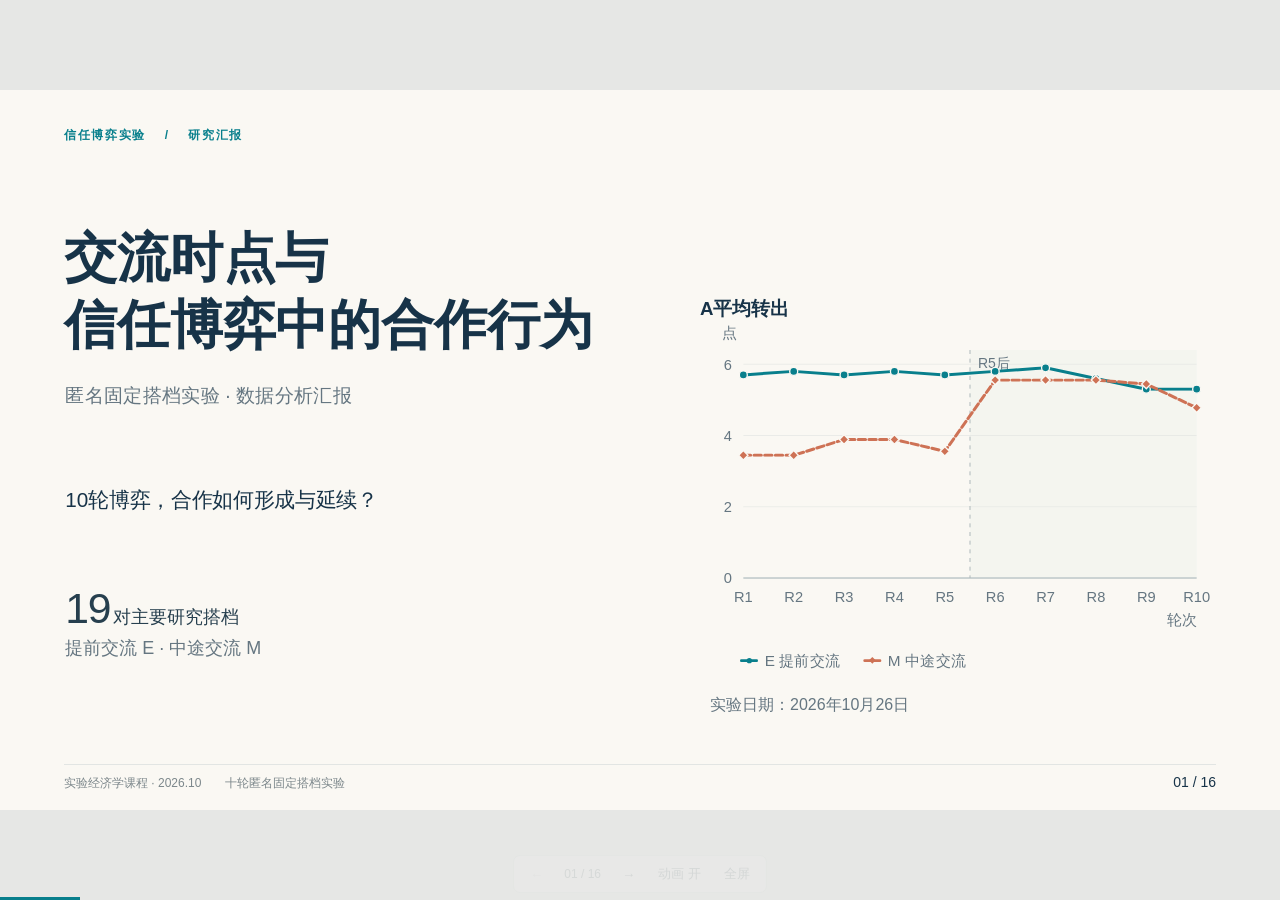
==== index.html @ 46f56bd9 "Add offline trust-game analysis presentation" ====
<!doctype html>
<html lang="zh-CN">
<head>
  <meta charset="utf-8">
  <meta name="viewport" content="width=device-width, initial-scale=1">
  <meta name="color-scheme" content="light">
  <title>交流时点与信任博弈中的合作行为</title>
  <link rel="stylesheet" href="assets/style.css">
</head>
<body>
  <main id="viewport" aria-label="16页信任博弈研究汇报">
    <div id="stage"></div>
  </main>
  <nav id="controls" aria-label="演示控制">
    <button id="previous" aria-label="上一页" title="上一页（←）">←</button>
    <span id="counter">01 / 16</span>
    <button id="next" aria-label="下一页" title="下一页（→ / 空格）">→</button>
    <button id="motion" title="关闭或开启动画（A）；关闭时立即显示完整图表">动画 开</button>
    <button id="fullscreen" title="全屏（F）">全屏</button>
  </nav>
  <div id="progress" aria-hidden="true"></div>
  <div id="tooltip" role="tooltip"></div>
  <div id="announcer" class="sr-only" aria-live="polite"></div>
  <script src="assets/data.js"></script>
  <script src="assets/slides.js"></script>
</body>
</html>
---- assets/style.css ----
:root{--paper:#faf8f3;--navy:#173348;--ink:#263f4e;--muted:#657681;--grid:#e2e5e3;--E:#087f8c;--M:#ce7255;--rule:#bec9ca;--scale:1}
*{box-sizing:border-box}html,body{margin:0;width:100%;height:100%;overflow:hidden}body{background:#e6e7e5;color:var(--ink);font-family:"PingFang SC","Microsoft YaHei","Noto Sans CJK SC",sans-serif;-webkit-font-smoothing:antialiased;font-variant-numeric:tabular-nums}
#viewport{position:fixed;inset:0;overflow:hidden;display:flex;align-items:center;justify-content:center}#stage{position:absolute;width:1920px;height:1080px;transform:scale(var(--scale));transform-origin:center;background:var(--paper);overflow:hidden}
.slide{position:absolute;inset:0;background:var(--paper);display:none;overflow:hidden}.slide.active{display:block}.slide .fade{opacity:1}.slide.active .fade{animation:fade-in .35s ease-out both}
.eyebrow{position:absolute;left:96px;top:54px;line-height:26px;font-size:18px;letter-spacing:2.5px;font-weight:600;color:var(--E)}h1,h2,h3,p{margin:0}h1{position:absolute;left:96px;top:111px;width:1728px;color:var(--navy);font-family:"Songti SC","STSong","Noto Serif CJK SC",serif;font-size:54px;font-weight:700;line-height:1.2;letter-spacing:.3px}.subtitle{position:absolute;left:98px;top:193px;max-width:1710px;line-height:1.55;font-size:25px;color:var(--muted)}.footer{position:absolute;left:96px;right:96px;top:1011px;display:flex;align-items:center;justify-content:space-between;font-size:18px;line-height:28px;color:#7c878b;border-top:1px solid #d7dddb;padding-top:13px}.footer .no{font-size:21px;color:var(--navy);min-width:70px;text-align:right}.note{position:absolute;left:98px;right:98px;top:917px;line-height:1.55;font-size:24px;color:var(--muted)}.note strong{font-weight:600;color:var(--navy)}.note.small{font-size:22px}.at{position:absolute}.figure svg{width:100%;height:100%;overflow:visible;display:block}.figure-title{font-size:29px;font-weight:600;color:var(--navy);line-height:1.45}.body{font-size:27px;line-height:1.7}.muted{color:var(--muted)}.ink{color:var(--navy)}.E{color:var(--E)}.M{color:var(--M)}.num{font-family:"Avenir Next","Helvetica Neue",Arial,sans-serif;font-weight:500;letter-spacing:-2px;line-height:1.05}.big{font-size:104px}.mid{font-size:64px}.smallcap{font-size:20px;letter-spacing:1px}.rule{height:1px;background:var(--rule)}.v-rule{width:1px;background:var(--rule)}
.legend{display:flex;gap:34px;align-items:center;font-size:23px;color:var(--muted);line-height:28px}.legend>span{display:flex;gap:10px;align-items:center}.legend i{display:inline-block;width:27px;height:4px;border-radius:2px;background:var(--E)}.legend i.m{background:var(--M)}.legend i.m:after{content:"";display:block;width:7px;height:7px;background:var(--M);transform:rotate(45deg);position:relative;top:-2px;left:10px}.legend i.e:after{content:"";display:block;width:8px;height:8px;background:var(--E);border-radius:50%;position:relative;top:-2px;left:10px}
.takeaway{font-size:31px;line-height:1.6;font-weight:500;color:var(--navy)}.math{font-family:"STIX Two Math","Cambria Math","Times New Roman",serif;font-size:39px;color:var(--navy)}.quiet-list{display:flex;flex-direction:column;gap:29px}.quiet-list .item{padding-top:19px;border-top:1px solid var(--rule)}.quiet-list h3{font-size:29px;margin-bottom:9px;color:var(--navy)}.quiet-list p{font-size:25px;line-height:1.65;color:var(--muted)}
.cover h1{font-size:79px;line-height:1.28;top:202px;width:950px}.cover .subtitle{top:436px;width:900px;font-size:29px}.cover .cover-kicker{font-size:22px;letter-spacing:2px;color:var(--E);position:absolute;left:98px;top:590px}.cover .cover-bottom{position:absolute;left:98px;top:760px;font-size:27px;line-height:1.8;color:var(--muted)}.cover .research-label{font-size:24px;line-height:1.7;color:var(--muted)}
svg{font-family:"PingFang SC","Microsoft YaHei","Noto Sans CJK SC",sans-serif;shape-rendering:geometricPrecision}svg text{fill:var(--muted);font-size:23px}svg .chart-title{font-size:28px;font-weight:600;fill:var(--navy)}svg .axis-label{font-size:23px;fill:var(--muted)}svg .tick{font-size:22px;fill:var(--muted)}svg .metric{font-size:26px;font-weight:600;fill:var(--navy)}svg .axis{stroke:#a6b4b8;stroke-width:1.5}svg .grid{stroke:var(--grid);stroke-width:1}svg .boundary{stroke:#aeb9bb;stroke-width:1.5;stroke-dasharray:6 7}svg .plot-line{fill:none;stroke-width:4.5;stroke-linecap:round;stroke-linejoin:round}svg .thin{stroke-width:2.5}svg .points{stroke:var(--paper);stroke-width:2}svg .dot{cursor:help}svg .chart-note{font-size:21px}svg .data-label{font-size:24px;font-weight:500}svg .heat-label{font-size:23px;fill:var(--ink)}svg .heat-cell{cursor:help}svg .heat-group{font-size:22px;font-weight:600}svg .panel-label{font-size:28px;fill:var(--navy);font-weight:600}
.slide.active .line-reveal{animation:line-reveal 1050ms linear both;transform-box:fill-box;transform-origin:left center}.slide.active .round-point{animation:appear 160ms ease-out both;animation-delay:var(--delay)}.slide.active .heat-column{animation:appear 180ms linear both;animation-delay:var(--delay)}
@keyframes line-reveal{from{clip-path:inset(0 100% 0 0)}to{clip-path:inset(0 0 0 0)}}@keyframes appear{from{opacity:0}to{opacity:1}}@keyframes fade-in{from{opacity:0}to{opacity:1}}
body.no-motion .slide.active *{animation:none!important;transition:none!important;opacity:1}body.no-motion .line-reveal{clip-path:none!important}@media(prefers-reduced-motion:reduce){body:not(.motion-override) .slide.active *{animation:none!important;transition:none!important;opacity:1}body:not(.motion-override) .line-reveal{clip-path:none!important}}
#controls{position:fixed;bottom:7px;left:50%;transform:translateX(-50%);display:flex;gap:3px;align-items:center;z-index:10;background:rgba(250,248,243,.93);border:1px solid #d4dcd9;border-radius:7px;padding:3px 6px;font-size:12px;color:#61717b;opacity:.12;transition:opacity .18s}#controls:hover,#controls:focus-within,body.controls-visible #controls{opacity:1}#controls button{font-family:inherit;cursor:pointer;border:0;background:transparent;color:#536673;padding:6px 10px;border-radius:4px;white-space:nowrap}#controls button:hover,#controls button:focus-visible{background:#e4edeb;outline:2px solid var(--E)}#controls button[disabled]{opacity:.25;cursor:default}#counter{padding:0 8px;font-variant-numeric:tabular-nums}#progress{position:fixed;left:0;bottom:0;height:3px;background:var(--E);z-index:9;transition:width .2s}#tooltip{position:fixed;display:none;pointer-events:none;z-index:20;max-width:360px;font-size:16px;line-height:1.5;padding:10px 14px;background:#173348;color:#fff;border-radius:4px;box-shadow:0 4px 16px #0002;white-space:pre-line}.sr-only{position:absolute;clip:rect(0,0,0,0);width:1px;height:1px;overflow:hidden}.capture #controls,.capture #progress{display:none}.split-number{display:flex;align-items:baseline;gap:18px}.caps{font-size:20px;letter-spacing:1px;color:var(--muted)}
@media print{html,body{height:auto;overflow:visible;background:white}#viewport,#stage{position:static;display:block;transform:none;height:auto;overflow:visible}#stage{width:1920px}.slide{position:relative;display:block;width:1920px;height:1080px;break-after:page}#controls,#progress{display:none}.slide *{animation:none!important;opacity:1!important}.line-reveal{clip-path:none!important}@page{size:20in 11.25in;margin:0}}
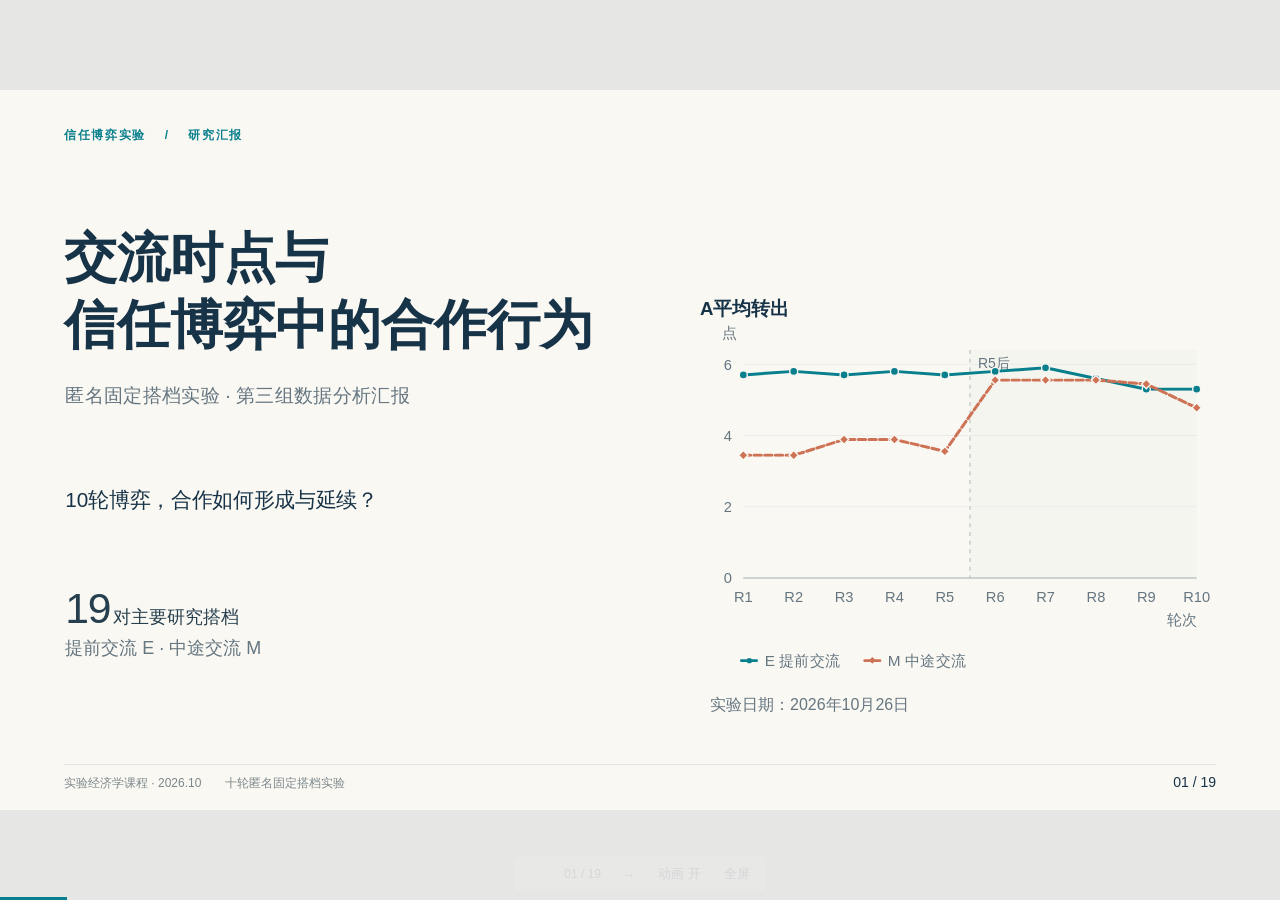
==== commit 1060f67d: "Update presentation to v3 with visible tables and 19 refreshed screenshots" ====
--- a/index.html
+++ b/index.html
@@ -8,12 +8,12 @@
   <link rel="stylesheet" href="assets/style.css">
 </head>
 <body>
-  <main id="viewport" aria-label="16页信任博弈研究汇报">
+  <main id="viewport" aria-label="19页信任博弈研究汇报">
     <div id="stage"></div>
   </main>
   <nav id="controls" aria-label="演示控制">
     <button id="previous" aria-label="上一页" title="上一页（←）">←</button>
-    <span id="counter">01 / 16</span>
+    <span id="counter">01 / 19</span>
     <button id="next" aria-label="下一页" title="下一页（→ / 空格）">→</button>
     <button id="motion" title="关闭或开启动画（A）；关闭时立即显示完整图表">动画 开</button>
     <button id="fullscreen" title="全屏（F）">全屏</button>
@@ -23,5 +23,6 @@
   <div id="announcer" class="sr-only" aria-live="polite"></div>
   <script src="assets/data.js"></script>
   <script src="assets/slides.js"></script>
+  <script src="assets/details.js"></script>
 </body>
 </html>
--- a/assets/style.css
+++ b/assets/style.css
@@ -12,3 +12,9 @@
 body.no-motion .slide.active *{animation:none!important;transition:none!important;opacity:1}body.no-motion .line-reveal{clip-path:none!important}@media(prefers-reduced-motion:reduce){body:not(.motion-override) .slide.active *{animation:none!important;transition:none!important;opacity:1}body:not(.motion-override) .line-reveal{clip-path:none!important}}
 #controls{position:fixed;bottom:7px;left:50%;transform:translateX(-50%);display:flex;gap:3px;align-items:center;z-index:10;background:rgba(250,248,243,.93);border:1px solid #d4dcd9;border-radius:7px;padding:3px 6px;font-size:12px;color:#61717b;opacity:.12;transition:opacity .18s}#controls:hover,#controls:focus-within,body.controls-visible #controls{opacity:1}#controls button{font-family:inherit;cursor:pointer;border:0;background:transparent;color:#536673;padding:6px 10px;border-radius:4px;white-space:nowrap}#controls button:hover,#controls button:focus-visible{background:#e4edeb;outline:2px solid var(--E)}#controls button[disabled]{opacity:.25;cursor:default}#counter{padding:0 8px;font-variant-numeric:tabular-nums}#progress{position:fixed;left:0;bottom:0;height:3px;background:var(--E);z-index:9;transition:width .2s}#tooltip{position:fixed;display:none;pointer-events:none;z-index:20;max-width:360px;font-size:16px;line-height:1.5;padding:10px 14px;background:#173348;color:#fff;border-radius:4px;box-shadow:0 4px 16px #0002;white-space:pre-line}.sr-only{position:absolute;clip:rect(0,0,0,0);width:1px;height:1px;overflow:hidden}.capture #controls,.capture #progress{display:none}.split-number{display:flex;align-items:baseline;gap:18px}.caps{font-size:20px;letter-spacing:1px;color:var(--muted)}
 @media print{html,body{height:auto;overflow:visible;background:white}#viewport,#stage{position:static;display:block;transform:none;height:auto;overflow:visible}#stage{width:1920px}.slide{position:relative;display:block;width:1920px;height:1080px;break-after:page}#controls,#progress{display:none}.slide *{animation:none!important;opacity:1!important}.line-reveal{clip-path:none!important}@page{size:20in 11.25in;margin:0}}
+/* v2 additions retain original palette, page geometry and motion rules. */
+.summary-row{display:flex;justify-content:space-between;align-items:baseline;font-size:24px;line-height:33px;max-width:770px}.summary-row b{font-weight:500}.summary-caption{font-size:22px;line-height:30px;color:var(--muted);margin-top:5px}.quote{font-family:"Songti SC","STSong",serif;font-size:39px;line-height:1.55;color:var(--navy);margin-top:24px}.detail-button{font-family:inherit;font-size:22px;line-height:30px;color:var(--E);border:0;border-bottom:1px solid #8badb2;background:none;cursor:pointer;padding:0 0 2px}.detail-button:focus-visible{outline:3px solid var(--E);outline-offset:5px}.detail-button:hover{color:var(--navy)}
+dialog{background:var(--paper);color:var(--ink);border:1px solid var(--rule);border-radius:8px;width:min(1450px,94vw);height:min(870px,92vh);padding:0;box-shadow:0 20px 90px #17334844;font-size:16px}dialog::backdrop{background:#132b3bbb}.dialog-head{padding:20px 26px;border-bottom:1px solid var(--rule);display:flex;align-items:center;justify-content:space-between;gap:20px}.dialog-head h2{font-size:24px;font-family:inherit;color:var(--navy)}.dialog-head button{font-family:inherit;font-size:17px;cursor:pointer;background:none;border:1px solid var(--rule);padding:7px 15px;color:var(--ink)}.dialog-content{padding:20px 26px;overflow:auto;height:calc(100% - 78px);line-height:1.6}.dialog-content p{margin:0 0 15px}.dialog-content a{color:var(--E)}.dialog-content table{border-collapse:collapse;width:100%;margin:16px 0 25px;white-space:nowrap;font-variant-numeric:tabular-nums}.dialog-content th,.dialog-content td{text-align:right;padding:9px 12px;border-bottom:1px solid #dce3e0}.dialog-content th:first-child,.dialog-content td:first-child{text-align:left}.dialog-content thead th{background:#e9efeb;position:sticky;top:0;color:var(--navy);z-index:1}.dialog-content .m-start td{border-top:3px solid #b8c7c7}.dialog-content h3{font-size:21px;margin-top:24px}.dialog-content .pair-link{color:var(--E);background:none;border:0;text-decoration:underline;cursor:pointer;font:inherit}.dialog-content .source-note{font-size:14px;color:var(--muted)}
+@media print{dialog,.detail-button{display:none!important}}
+/* v3: visible tables preserve the new PPT's information and allocated table area. */
+.table-frame{overflow:visible}.slide-table{width:100%;height:100%;border-collapse:collapse;table-layout:fixed;font-size:27px;line-height:1.22;font-weight:400;color:var(--ink);font-variant-numeric:tabular-nums}.slide-table th,.slide-table td{padding:8px 16px;text-align:center;border-bottom:1px solid #d6dfdc;white-space:nowrap}.slide-table thead th{font-weight:600;background:#e8eeeb;color:var(--navy);border-bottom:2px solid #b5c5c5}.slide-table tbody th{font-weight:500}.slide-table .group-e{background:#edf5f3}.slide-table .group-m{background:#fbf0e9}.slide-table .group-e th{color:var(--E)}.slide-table .group-m th{color:var(--M)}.slide-table.group-e thead th{background:#e3efed;color:var(--E)}.slide-table.group-m thead th{background:#f3e8df;color:#a8543d}.slide-table .group-break>*{border-top:3px solid #b3c3c4}.slide-table .round-break{border-left:2px dashed #b6a58e}.slide-table.complete-table{font-size:22px;line-height:1.1}.slide-table.complete-table th,.slide-table.complete-table td{padding:2px 12px}.slide-table.complete-table thead{height:36px}.slide-table.complete-table tbody th{font-size:23px}.slide-table.recovery-table,.slide-table.case-table{font-size:31px}.slide-table .total-row{background:#f2e9df;font-weight:600}.slide-table.promise-table{font-size:27px}.slide-table.promise-table th,.slide-table.promise-table td{padding:7px 15px}.slide-table.phase-table{font-size:25px}.slide-table.phase-table th,.slide-table.phase-table td{padding:6px 12px}.slide-table.time-table{font-size:25px}.slide-table.time-table th,.slide-table.time-table td{padding:6px 8px}.slide-table.m07-table{font-size:28px}.conclusion-title{font-size:36px}
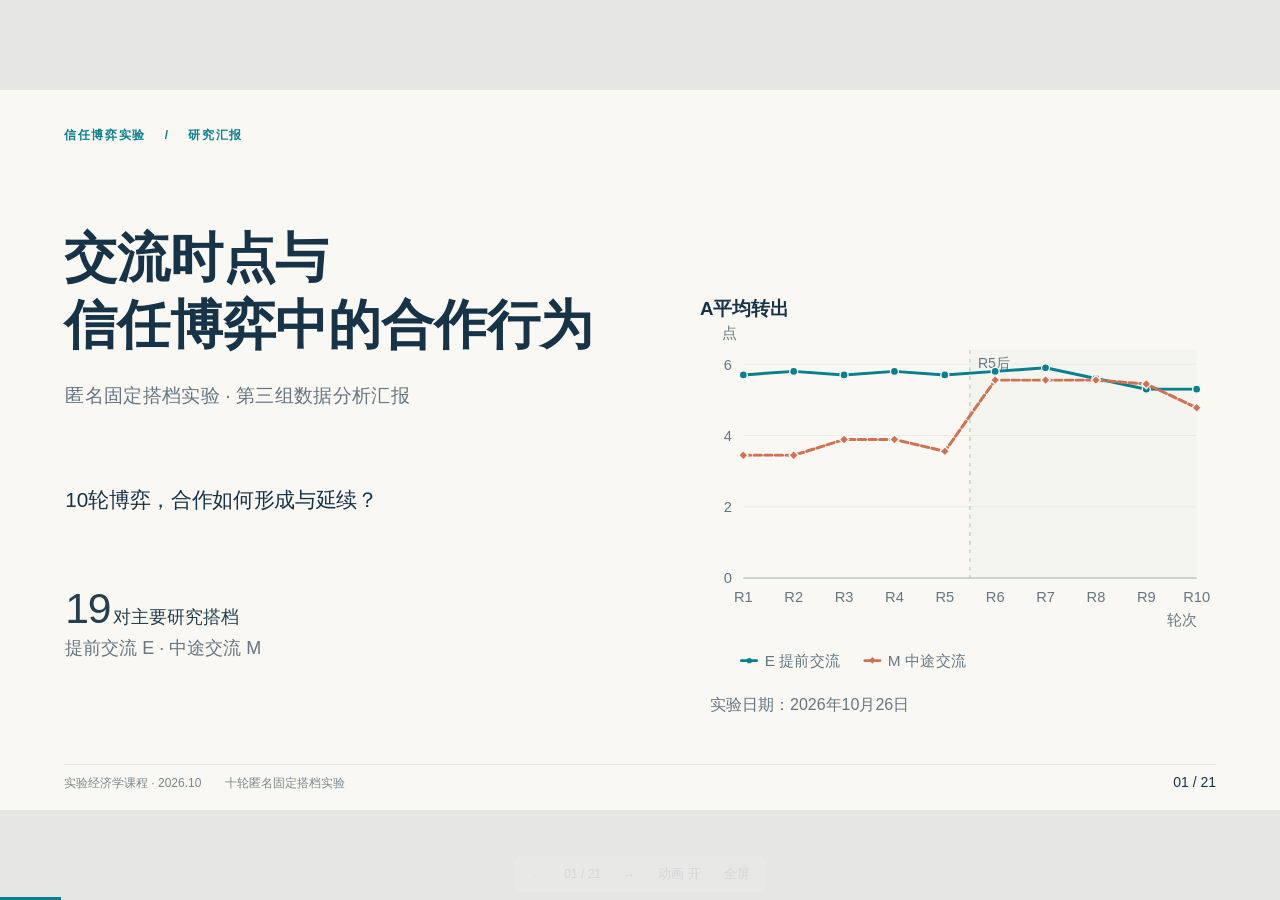
==== commit b4c91b0a: "Version presentation assets to avoid stale browser cache" ====
--- a/index.html
+++ b/index.html
@@ -5,15 +5,15 @@
   <meta name="viewport" content="width=device-width, initial-scale=1">
   <meta name="color-scheme" content="light">
   <title>交流时点与信任博弈中的合作行为</title>
-  <link rel="stylesheet" href="assets/style.css">
+  <link rel="stylesheet" href="assets/style.css?v=20261031-ci-team">
 </head>
 <body>
-  <main id="viewport" aria-label="19页信任博弈研究汇报">
+  <main id="viewport" aria-label="21页信任博弈研究汇报">
     <div id="stage"></div>
   </main>
   <nav id="controls" aria-label="演示控制">
     <button id="previous" aria-label="上一页" title="上一页（←）">←</button>
-    <span id="counter">01 / 19</span>
+    <span id="counter">01 / 21</span>
     <button id="next" aria-label="下一页" title="下一页（→ / 空格）">→</button>
     <button id="motion" title="关闭或开启动画（A）；关闭时立即显示完整图表">动画 开</button>
     <button id="fullscreen" title="全屏（F）">全屏</button>
@@ -21,8 +21,8 @@
   <div id="progress" aria-hidden="true"></div>
   <div id="tooltip" role="tooltip"></div>
   <div id="announcer" class="sr-only" aria-live="polite"></div>
-  <script src="assets/data.js"></script>
-  <script src="assets/slides.js"></script>
-  <script src="assets/details.js"></script>
+  <script src="assets/data.js?v=20261031-ci-team"></script>
+  <script src="assets/slides.js?v=20261031-ci-team"></script>
+  <script src="assets/details.js?v=20261031-ci-team"></script>
 </body>
 </html>
